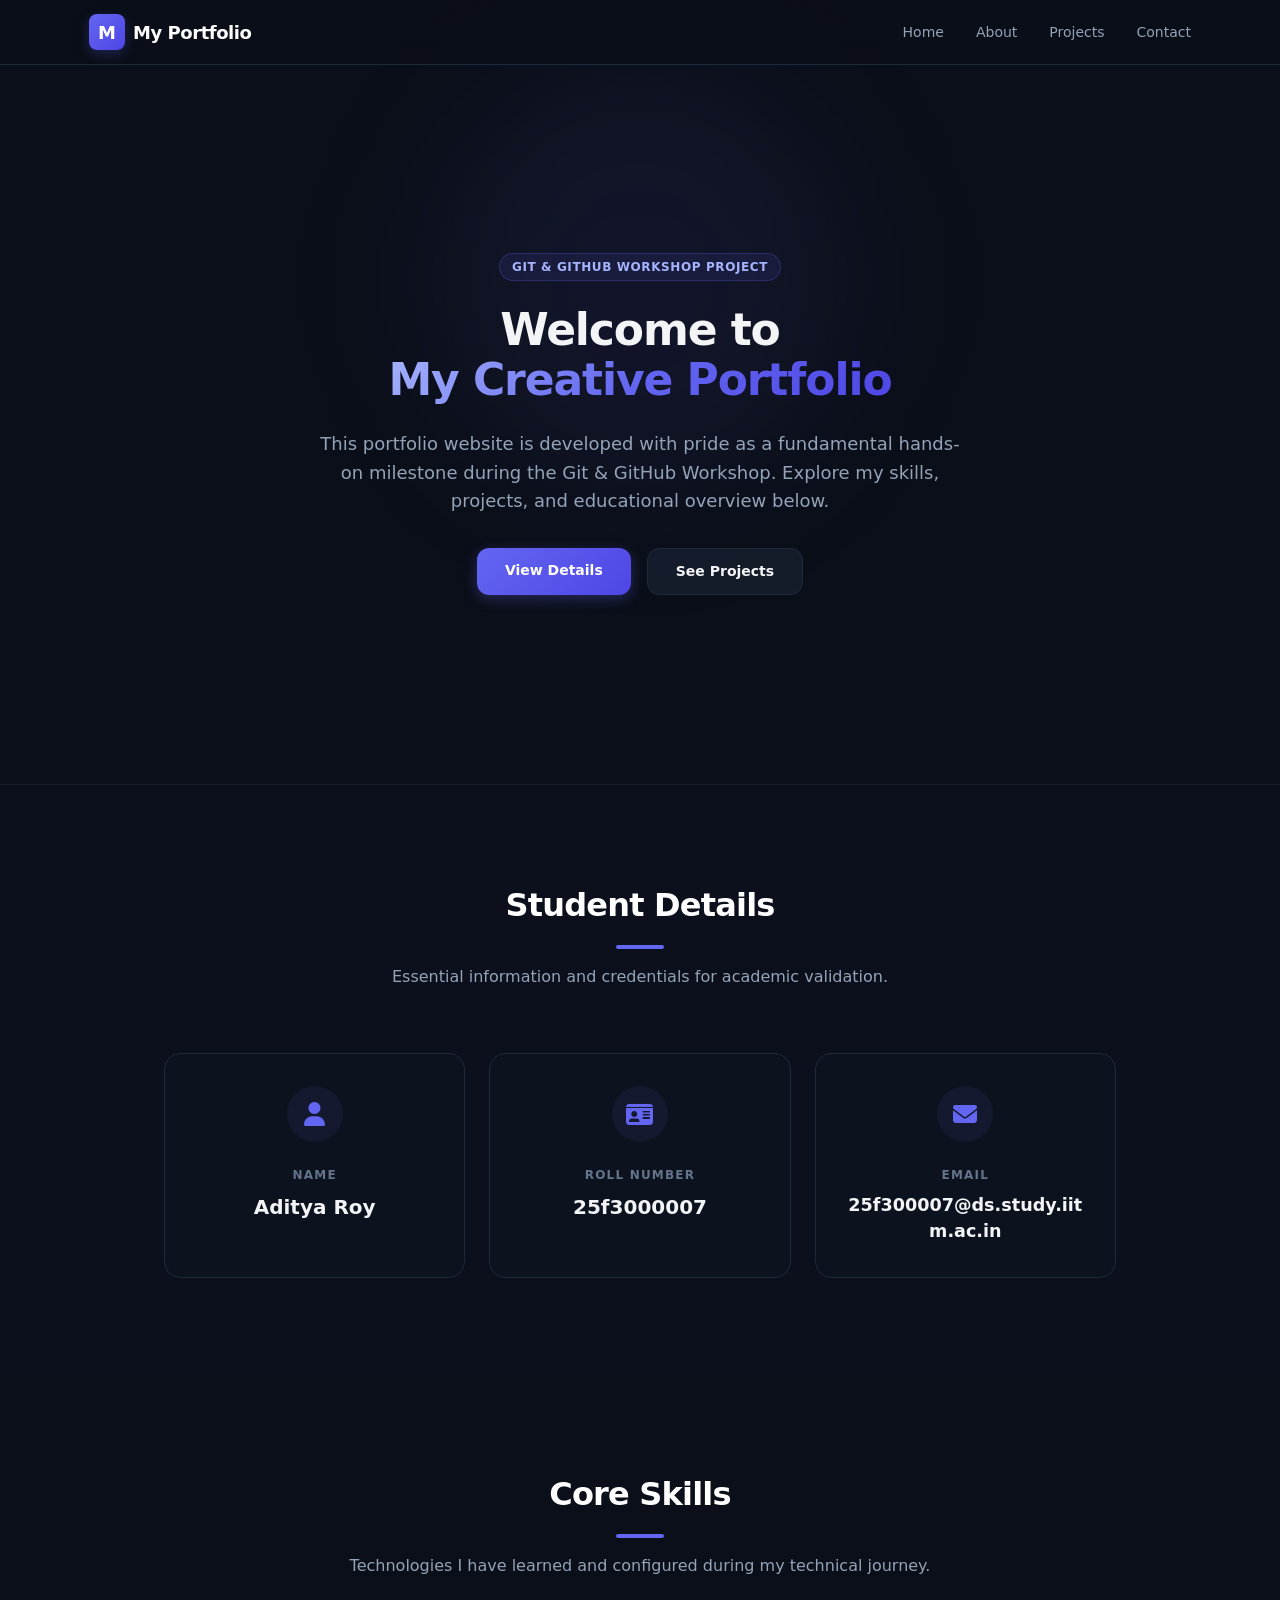
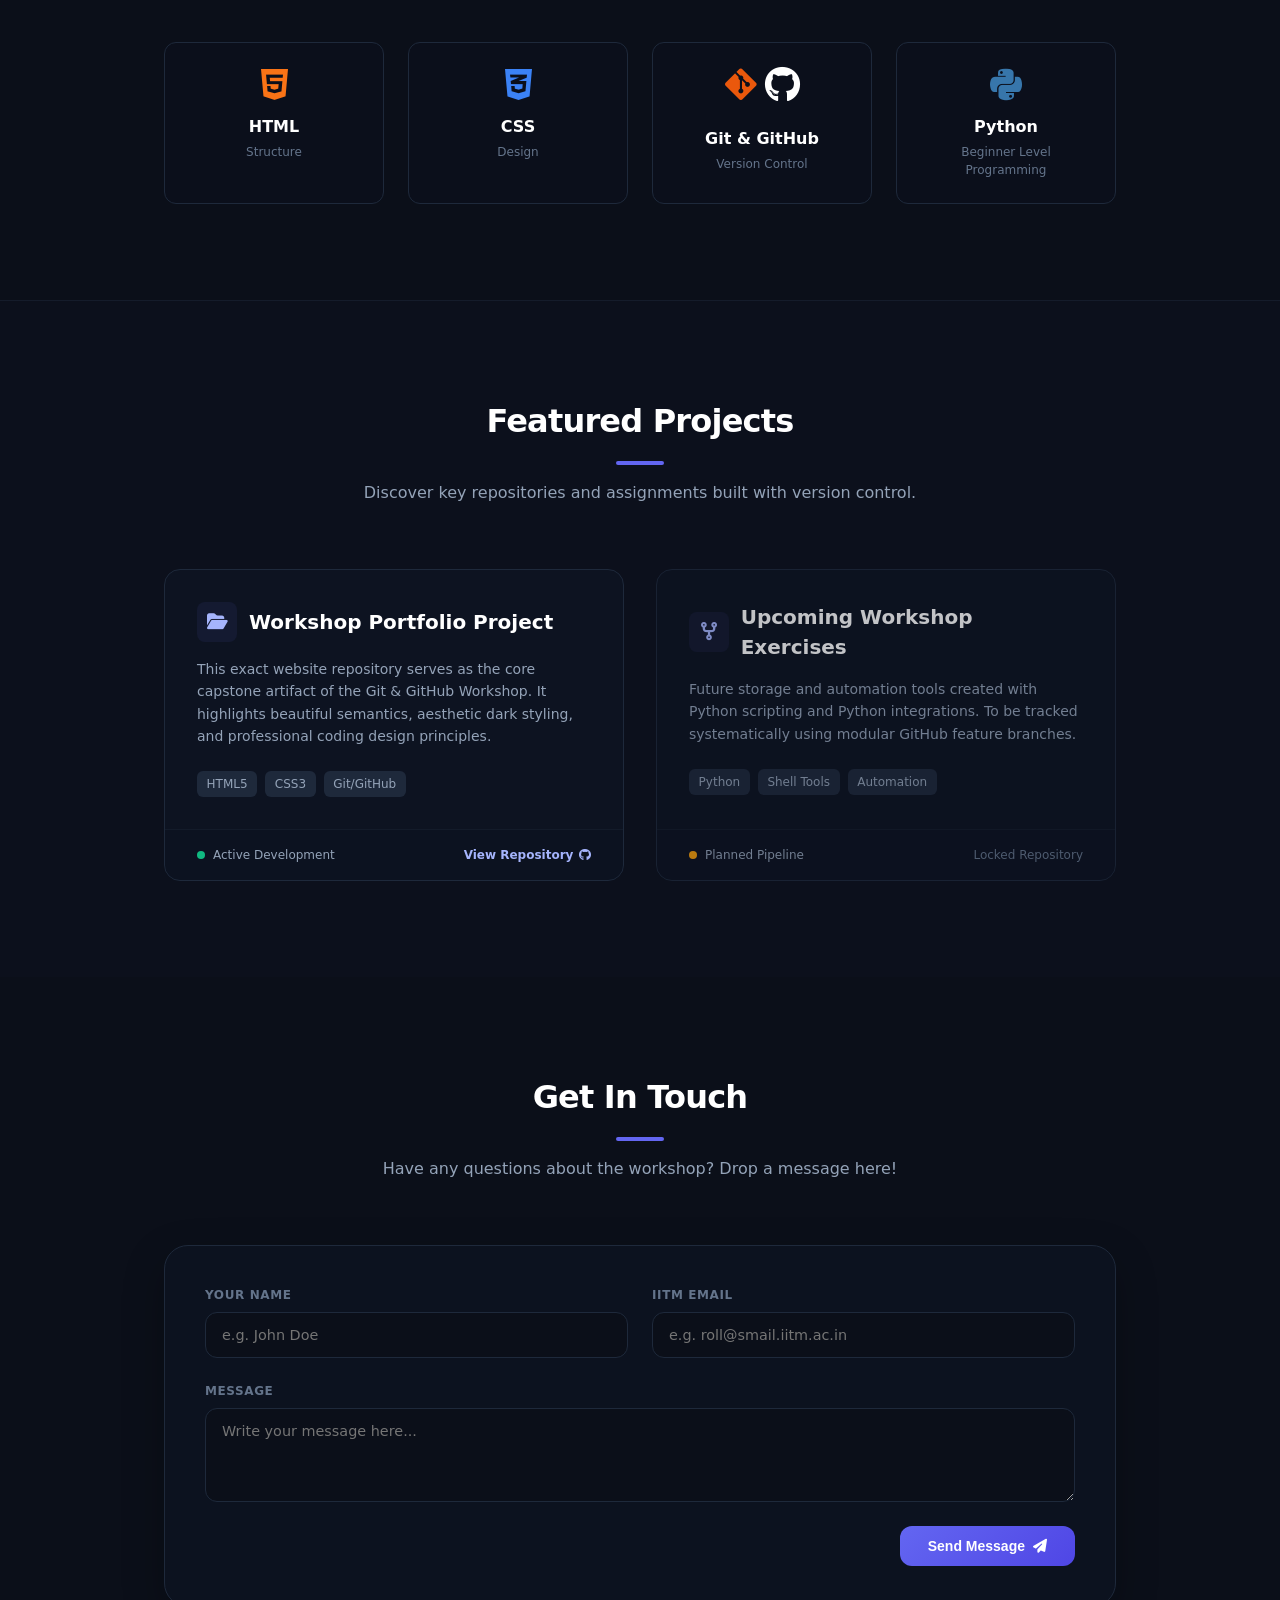
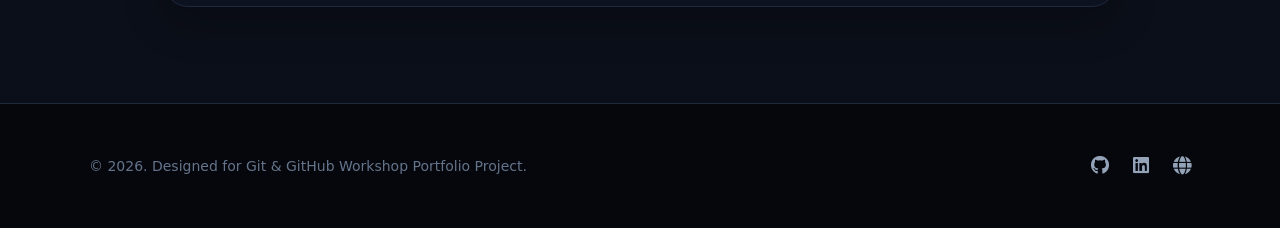
==== index.html @ 7eac0383 "added portfolio website index and style file" ====
<!DOCTYPE html>
<html lang="en">
<head>
    <meta charset="UTF-8">
    <meta name="viewport" content="width=device-width, initial-scale=1.0">
    <title>My Portfolio | Git & GitHub Workshop</title>
    <!-- Linking the custom CSS file as requested -->
    <link rel="stylesheet" href="style.css">
    <!-- FontAwesome Icons for visual flair -->
    <link rel="stylesheet" href="https://cdnjs.cloudflare.com/ajax/libs/font-awesome/6.4.0/css/all.min.css">
</head>
<body>

    <!-- Header / Navigation Bar -->
    <header class="navbar">
        <div class="nav-container">
            <!-- Brand Logo -->
            <a href="#home" class="logo-group">
                <div class="logo-box">M</div>
                <span class="logo-text">My Portfolio</span>
            </a>

            <!-- Desktop Menu -->
            <nav class="desktop-nav">
                <a href="#home" class="nav-link">Home</a>
                <a href="#about" class="nav-link">About</a>
                <a href="#projects" class="nav-link">Projects</a>
                <a href="#contact" class="nav-link">Contact</a>
            </nav>

            <!-- Mobile Menu Toggle Button -->
            <button id="menu-btn" class="menu-toggle" aria-label="Toggle Menu">
                <i class="fa-solid fa-bars" id="menu-icon"></i>
            </button>
        </div>

        <!-- Mobile Drawer Navigation -->
        <div id="mobile-menu" class="mobile-nav hidden">
            <a href="#home" class="mobile-nav-link">Home</a>
            <a href="#about" class="mobile-nav-link">About</a>
            <a href="#projects" class="mobile-nav-link">Projects</a>
            <a href="#contact" class="mobile-nav-link">Contact</a>
        </div>
    </header>

    <!-- Main Content -->
    <main class="main-content">

        <!-- Hero Section (Home) -->
        <section id="home" class="hero-section">
            <div class="glow-effect"></div>
            <div class="hero-container">
                <span class="badge">Git & GitHub Workshop Project</span>
                <h1 class="hero-title">
                    Welcome to <br class="mobile-break" />
                    <span class="gradient-text">My Creative Portfolio</span>
                </h1>
                <p class="hero-desc">
                    This portfolio website is developed with pride as a fundamental hands-on milestone during the Git & GitHub Workshop. Explore my skills, projects, and educational overview below.
                </p>
                <div class="hero-actions">
                    <a href="#about" class="btn btn-primary">View Details</a>
                    <a href="#projects" class="btn btn-secondary">See Projects</a>
                </div>
            </div>
        </section>

        <!-- Student Details Section (About) -->
        <section id="about" class="about-section">
            <div class="section-container">
                <div class="section-header">
                    <h2 class="section-title">Student Details</h2>
                    <div class="divider"></div>
                    <p class="section-desc">Essential information and credentials for academic validation.</p>
                </div>

                <div class="cards-grid">
                    <!-- Name Card -->
                    <div class="card">
                        <div class="card-icon">
                            <i class="fa-solid fa-user"></i>
                        </div>
                        <h3 class="card-label">Name</h3>
                        <p class="card-value">Aditya Roy</p>
                    </div>

                    <!-- Roll Number Card -->
                    <div class="card">
                        <div class="card-icon">
                            <i class="fa-solid fa-id-card"></i>
                        </div>
                        <h3 class="card-label">Roll Number</h3>
                        <p class="card-value">25f3000007</p>
                    </div>

                    <!-- Email Card -->
                    <div class="card">
                        <div class="card-icon">
                            <i class="fa-solid fa-envelope"></i>
                        </div>
                        <h3 class="card-label">Email</h3>
                        <p class="card-value email-value">25f300007@ds.study.iitm.ac.in</p>
                    </div>
                </div>
            </div>
        </section>

        <!-- Skills Section -->
        <section id="skills" class="skills-section">
            <div class="section-container">
                <div class="section-header">
                    <h2 class="section-title">Core Skills</h2>
                    <div class="divider"></div>
                    <p class="section-desc">Technologies I have learned and configured during my technical journey.</p>
                </div>

                <div class="skills-grid">
                    <div class="skill-pill">
                        <i class="fa-brands fa-html5 skill-icon HTML"></i>
                        <h4 class="skill-name">HTML</h4>
                        <span class="skill-tag">Structure</span>
                    </div>
                    <div class="skill-pill">
                        <i class="fa-brands fa-css3-alt skill-icon CSS"></i>
                        <h4 class="skill-name">CSS</h4>
                        <span class="skill-tag">Design</span>
                    </div>
                    <div class="skill-pill">
                        <div class="git-icons-group">
                            <i class="fa-brands fa-git-alt skill-icon Git"></i>
                            <i class="fa-brands fa-github skill-icon GitHub"></i>
                        </div>
                        <h4 class="skill-name">Git & GitHub</h4>
                        <span class="skill-tag">Version Control</span>
                    </div>
                    <div class="skill-pill">
                        <i class="fa-brands fa-python skill-icon Python"></i>
                        <h4 class="skill-name">Python</h4>
                        <span class="skill-tag">Beginner Level Programming</span>
                    </div>
                </div>
            </div>
        </section>

        <!-- Projects Section -->
        <section id="projects" class="projects-section">
            <div class="section-container">
                <div class="section-header">
                    <h2 class="section-title">Featured Projects</h2>
                    <div class="divider"></div>
                    <p class="section-desc">Discover key repositories and assignments built with version control.</p>
                </div>

                <div class="projects-grid">
                    <!-- Project Card -->
                    <div class="project-card">
                        <div class="project-body">
                            <div class="project-title-area">
                                <span class="project-icon">
                                    <i class="fa-solid fa-folder-open"></i>
                                </span>
                                <h3 class="project-title">Workshop Portfolio Project</h3>
                            </div>
                            <p class="project-desc">
                                This exact website repository serves as the core capstone artifact of the Git & GitHub Workshop. It highlights beautiful semantics, aesthetic dark styling, and professional coding design principles.
                            </p>
                            <div class="tags-group">
                                <span class="tag">HTML5</span>
                                <span class="tag">CSS3</span>
                                <span class="tag">Git/GitHub</span>
                            </div>
                        </div>
                        <div class="project-footer">
                            <span class="status-indicator">
                                <span class="dot active"></span> Active Development
                            </span>
                            <a href="https://github.com" target="_blank" rel="noopener noreferrer" class="repo-link">
                                View Repository <i class="fa-brands fa-github"></i>
                            </a>
                        </div>
                    </div>

                    <!-- Mock Future Project Card -->
                    <div class="project-card planned">
                        <div class="project-body">
                            <div class="project-title-area">
                                <span class="project-icon">
                                    <i class="fa-solid fa-code-fork"></i>
                                </span>
                                <h3 class="project-title">Upcoming Workshop Exercises</h3>
                            </div>
                            <p class="project-desc">
                                Future storage and automation tools created with Python scripting and Python integrations. To be tracked systematically using modular GitHub feature branches.
                            </p>
                            <div class="tags-group">
                                <span class="tag">Python</span>
                                <span class="tag">Shell Tools</span>
                                <span class="tag">Automation</span>
                            </div>
                        </div>
                        <div class="project-footer">
                            <span class="status-indicator">
                                <span class="dot planned-dot"></span> Planned Pipeline
                            </span>
                            <span class="repo-status">Locked Repository</span>
                        </div>
                    </div>
                </div>
            </div>
        </section>

        <!-- Contact Section -->
        <section id="contact" class="contact-section">
            <div class="section-container">
                <div class="section-header">
                    <h2 class="section-title">Get In Touch</h2>
                    <div class="divider"></div>
                    <p class="section-desc">Have any questions about the workshop? Drop a message here!</p>
                </div>

                <div class="contact-card">
                    <!-- Custom Alerts for Submission -->
                    <div id="alert-box" class="alert hidden"></div>

                    <form id="contact-form" onsubmit="handleContactSubmit(event)" class="contact-form">
                        <div class="form-row">
                            <div class="form-group">
                                <label for="form-name" class="form-label">Your Name</label>
                                <input type="text" id="form-name" required class="form-input" placeholder="e.g. John Doe">
                            </div>
                            <div class="form-group">
                                <label for="form-email" class="form-label">IITM Email</label>
                                <input type="email" id="form-email" required class="form-input" placeholder="e.g. roll@smail.iitm.ac.in">
                            </div>
                        </div>
                        <div class="form-group">
                            <label for="form-msg" class="form-label">Message</label>
                            <textarea id="form-msg" rows="4" required class="form-textarea" placeholder="Write your message here..."></textarea>
                        </div>
                        <div class="form-actions">
                            <button type="submit" class="btn btn-submit">
                                Send Message <i class="fa-solid fa-paper-plane"></i>
                            </button>
                        </div>
                    </form>
                </div>
            </div>
        </section>

    </main>

    <!-- Footer -->
    <footer class="footer">
        <div class="footer-container">
            <p class="copyright">&copy; 2026. Designed for Git & GitHub Workshop Portfolio Project.</p>
            <div class="social-links">
                <a href="https://github.com" target="_blank" rel="noopener noreferrer" class="social-icon" aria-label="GitHub"><i class="fa-brands fa-github"></i></a>
                <a href="https://linkedin.com" target="_blank" rel="noopener noreferrer" class="social-icon" aria-label="LinkedIn"><i class="fa-brands fa-linkedin"></i></a>
                <a href="https://google.com" target="_blank" rel="noopener noreferrer" class="social-icon" aria-label="Website"><i class="fa-solid fa-globe"></i></a>
            </div>
        </div>
    </footer>

    <!-- Interactive script logic -->
    <script>
        // Toggle Mobile Menu Open & Close
        const menuBtn = document.getElementById('menu-btn');
        const mobileMenu = document.getElementById('mobile-menu');
        const menuIcon = document.getElementById('menu-icon');

        menuBtn.addEventListener('click', () => {
            mobileMenu.classList.toggle('hidden');
            if (mobileMenu.classList.contains('hidden')) {
                menuIcon.className = 'fa-solid fa-bars';
            } else {
                menuIcon.className = 'fa-solid fa-xmark';
            }
        });

        // Close mobile drawer menu when link is clicked
        const navLinks = document.querySelectorAll('.mobile-nav-link');
        navLinks.forEach(link => {
            link.addEventListener('click', () => {
                mobileMenu.classList.add('hidden');
                menuIcon.className = 'fa-solid fa-bars';
            });
        });

        // Safe mock Form submission
        function handleContactSubmit(event) {
            event.preventDefault();
            const alertBox = document.getElementById('alert-box');
            const name = document.getElementById('form-name').value;

            // Make custom notification box visible
            alertBox.classList.remove('hidden');
            alertBox.innerHTML = `🌟 Thank you, <strong>${name}</strong>! Your message was submitted successfully to the local state system.`;
            
            // Auto reset form fields
            document.getElementById('contact-form').reset();

            // Clear after 6 seconds
            setTimeout(() => {
                alertBox.classList.add('hidden');
            }, 6000);
        }
    </script>
</body>
</html>
---- style.css ----
/* --- Root Variables & Base Styling --- */
:root {
    --bg-dark: #0b0f19;
    --bg-card: #0d1321;
    --border-color: #1e293b;
    --text-primary: #f3f4f6;
    --text-secondary: #94a3b8;
    --text-muted: #64748b;
    --brand-primary: #6366f1;
    --brand-dark: #4f46e5;
    --brand-glow: rgba(99, 102, 241, 0.15);
}

* {
    box-sizing: border-box;
    margin: 0;
    padding: 0;
}

html {
    scroll-behavior: smooth;
}

body {
    font-family: 'Inter', system-ui, -apple-system, sans-serif;
    background-color: var(--bg-dark);
    color: var(--text-primary);
    min-width: 100vh;
    display: flex;
    flex-direction: column;
    justify-content: space-between;
    overflow-x: hidden;
    line-height: 1.5;
}

/* --- Layout Utility Classes --- */
.hidden {
    display: none !important;
}

/* --- Header / Navigation Bar Styling --- */
.navbar {
    position: fixed;
    top: 0;
    left: 0;
    right: 0;
    z-index: 50;
    background-color: rgba(11, 15, 25, 0.85);
    backdrop-filter: blur(12px);
    -webkit-backdrop-filter: blur(12px);
    border-bottom: 1px solid var(--border-color);
}

.nav-container {
    max-width: 1150px;
    margin: 0 auto;
    padding: 0 1.5rem;
    height: 4rem;
    display: flex;
    align-items: center;
    justify-content: space-between;
}

.logo-group {
    display: flex;
    align-items: center;
    gap: 0.5rem;
    text-decoration: none;
    transition: transform 0.2s;
}

.logo-group:hover {
    transform: scale(1.02);
}

.logo-box {
    height: 2.25rem;
    width: 2.25rem;
    border-radius: 0.5rem;
    background: linear-gradient(135deg, var(--brand-primary), var(--brand-dark));
    display: flex;
    align-items: center;
    justify-content: center;
    color: #ffffff;
    font-weight: 700;
    font-size: 1.125rem;
    box-shadow: 0 4px 12px rgba(99, 102, 241, 0.25);
}

.logo-text {
    font-size: 1.125rem;
    font-weight: 700;
    color: #ffffff;
    letter-spacing: -0.025em;
}

.desktop-nav {
    display: flex;
    gap: 2rem;
}

.nav-link {
    text-decoration: none;
    font-size: 0.875rem;
    font-weight: 500;
    color: var(--text-secondary);
    transition: color 0.2s;
}

.nav-link:hover {
    color: #ffffff;
}

.menu-toggle {
    display: none;
    background: none;
    border: none;
    color: var(--text-secondary);
    font-size: 1.25rem;
    cursor: pointer;
    padding: 0.5rem;
    border-radius: 0.375rem;
    transition: background-color 0.2s, color 0.2s;
}

.menu-toggle:hover {
    background-color: var(--border-color);
    color: #ffffff;
}

/* Mobile Nav Dropdown */
.mobile-nav {
    background-color: #0d1321;
    border-bottom: 1px solid var(--border-color);
    padding: 1rem 1.5rem;
    display: flex;
    flex-direction: column;
    gap: 0.75rem;
}

.mobile-nav-link {
    text-decoration: none;
    font-size: 0.95rem;
    font-weight: 500;
    color: var(--text-secondary);
    padding: 0.5rem 0.75rem;
    border-radius: 0.5rem;
    transition: background-color 0.2s, color 0.2s;
}

.mobile-nav-link:hover {
    background-color: var(--border-color);
    color: #ffffff;
}

/* --- Main Sections Setup --- */
.main-content {
    flex-grow: 1;
    padding-top: 4rem;
}

.section-container {
    max-width: 1000px;
    margin: 0 auto;
    padding: 0 1.5rem;
}

.section-header {
    text-align: center;
    max-width: 600px;
    margin: 0 auto 4rem auto;
}

.section-title {
    font-size: 2rem;
    font-weight: 700;
    letter-spacing: -0.025em;
    color: #ffffff;
    margin-bottom: 1rem;
}

.divider {
    height: 4px;
    width: 3rem;
    background-color: var(--brand-primary);
    border-radius: 2px;
    margin: 0 auto;
}

.section-desc {
    margin-top: 1rem;
    color: var(--text-secondary);
    font-size: 1rem;
}

/* --- Hero Section (Home) --- */
.hero-section {
    position: relative;
    min-height: 80vh;
    display: flex;
    align-items: center;
    justify-content: center;
    padding: 3rem 1.5rem;
}

.glow-effect {
    position: absolute;
    top: 30%;
    left: 50%;
    transform: translate(-50%, -50%);
    width: 400px;
    height: 400px;
    background-color: rgba(99, 102, 241, 0.08);
    border-radius: 50%;
    filter: blur(80px);
    pointer-events: none;
}

.hero-container {
    max-width: 800px;
    text-align: center;
    z-index: 10;
}

.badge {
    display: inline-block;
    padding: 0.25rem 0.75rem;
    border-radius: 9999px;
    font-size: 0.75rem;
    font-weight: 600;
    background-color: rgba(99, 102, 241, 0.1);
    color: #a5b4fc;
    border: 1px solid rgba(99, 102, 241, 0.25);
    margin-bottom: 1.5rem;
    text-transform: uppercase;
    letter-spacing: 0.05em;
}

.hero-title {
    font-size: 2.75rem;
    font-weight: 800;
    line-height: 1.15;
    letter-spacing: -0.025em;
    margin-bottom: 1.5rem;
}

.gradient-text {
    background: linear-gradient(135deg, #a5b4fc 0%, #6366f1 50%, #4f46e5 100%);
    background-clip: text;
    -webkit-background-clip: text;
    -webkit-text-fill-color: transparent;
}

.hero-desc {
    font-size: 1.125rem;
    color: var(--text-secondary);
    max-width: 650px;
    margin: 0 auto 2rem auto;
    line-height: 1.6;
}

.hero-actions {
    display: flex;
    justify-content: center;
    gap: 1rem;
}

/* --- Buttons --- */
.btn {
    display: inline-block;
    padding: 0.75rem 1.75rem;
    border-radius: 0.75rem;
    font-size: 0.875rem;
    font-weight: 600;
    text-decoration: none;
    cursor: pointer;
    transition: all 0.25s ease;
}

.btn-primary {
    background: linear-gradient(135deg, var(--brand-primary), var(--brand-dark));
    color: #ffffff;
    box-shadow: 0 4px 14px rgba(99, 102, 241, 0.3);
}

.btn-primary:hover {
    transform: translateY(-2px);
    box-shadow: 0 6px 20px rgba(99, 102, 241, 0.4);
}

.btn-secondary {
    background-color: rgba(30, 41, 59, 0.5);
    border: 1px solid var(--border-color);
    color: var(--text-primary);
}

.btn-secondary:hover {
    background-color: rgba(30, 41, 59, 0.8);
    border-color: var(--text-muted);
}

/* --- Student Details (About Cards) --- */
.about-section {
    padding: 6rem 0;
    background-color: rgba(13, 19, 33, 0.4);
    border-top: 1px solid rgba(30, 41, 59, 0.5);
}

.cards-grid {
    display: grid;
    grid-template-columns: repeat(3, 1fr);
    gap: 1.5rem;
}

.card {
    background-color: rgba(13, 19, 33, 0.7);
    border: 1px solid var(--border-color);
    border-radius: 1rem;
    padding: 2rem 1.5rem;
    text-align: center;
    transition: transform 0.3s, border-color 0.3s;
}

.card:hover {
    transform: translateY(-4px);
    border-color: var(--brand-primary);
}

.card-icon {
    height: 3.5rem;
    width: 3.5rem;
    border-radius: 50%;
    background-color: rgba(99, 102, 241, 0.08);
    color: var(--brand-primary);
    display: flex;
    align-items: center;
    justify-content: center;
    font-size: 1.5rem;
    margin: 0 auto 1.5rem auto;
    transition: background-color 0.3s, color 0.3s;
}

.card:hover .card-icon {
    background-color: var(--brand-primary);
    color: #ffffff;
}

.card-label {
    font-size: 0.75rem;
    font-weight: 600;
    color: var(--text-muted);
    text-transform: uppercase;
    letter-spacing: 0.1em;
    margin-bottom: 0.5rem;
}

.card-value {
    font-size: 1.25rem;
    font-weight: 700;
    color: var(--text-primary);
}

.email-value {
    font-size: 1.1rem;
    word-break: break-all;
}

/* --- Skills Section --- */
.skills-section {
    padding: 6rem 0;
}

.skills-grid {
    display: grid;
    grid-template-columns: repeat(4, 1fr);
    gap: 1.5rem;
}

.skill-pill {
    background-color: rgba(13, 19, 33, 0.3);
    border: 1px solid var(--border-color);
    border-radius: 0.75rem;
    padding: 1.5rem;
    display: flex;
    flex-direction: column;
    align-items: center;
    text-align: center;
    transition: background-color 0.3s, border-color 0.3s;
}

.skill-pill:hover {
    background-color: rgba(13, 19, 33, 0.7);
    border-color: var(--text-muted);
}

.skill-icon {
    font-size: 2.25rem;
    margin-bottom: 0.75rem;
}

.git-icons-group {
    display: flex;
    gap: 0.5rem;
    margin-bottom: 0.75rem;
}

.HTML { color: #f97316; }
.CSS { color: #3b82f6; }
.Git { color: #ea580c; }
.GitHub { color: #ffffff; }
.Python { color: #3776ab; }

.skill-name {
    font-size: 1rem;
    font-weight: 600;
    color: #ffffff;
}

.skill-tag {
    font-size: 0.75rem;
    color: var(--text-muted);
    margin-top: 0.25rem;
}

/* --- Projects Section --- */
.projects-section {
    padding: 6rem 0;
    background-color: rgba(13, 19, 33, 0.4);
    border-top: 1px solid rgba(30, 41, 59, 0.5);
}

.projects-grid {
    display: grid;
    grid-template-columns: repeat(2, 1fr);
    gap: 2rem;
}

.project-card {
    background-color: var(--bg-card);
    border: 1px solid var(--border-color);
    border-radius: 1rem;
    display: flex;
    flex-direction: column;
    justify-content: space-between;
    overflow: hidden;
    transition: transform 0.3s, border-color 0.3s, box-shadow 0.3s;
}

.project-card:hover {
    border-color: rgba(99, 102, 241, 0.4);
    box-shadow: 0 10px 30px rgba(99, 102, 241, 0.05);
}

.project-body {
    padding: 2rem;
}

.project-title-area {
    display: flex;
    align-items: center;
    gap: 0.75rem;
    margin-bottom: 1rem;
}

.project-icon {
    height: 2.5rem;
    width: 2.5rem;
    border-radius: 0.5rem;
    background-color: rgba(99, 102, 241, 0.08);
    color: #a5b4fc;
    display: flex;
    align-items: center;
    justify-content: center;
    font-size: 1.15rem;
}

.project-title {
    font-size: 1.25rem;
    font-weight: 700;
    color: #ffffff;
    transition: color 0.2s;
}

.project-card:hover .project-title {
    color: var(--brand-primary);
}

.project-desc {
    font-size: 0.875rem;
    color: var(--text-secondary);
    line-height: 1.6;
    margin-bottom: 1.5rem;
}

.tags-group {
    display: flex;
    flex-wrap: wrap;
    gap: 0.5rem;
}

.tag {
    font-size: 0.75rem;
    background-color: #1e293b;
    color: var(--text-secondary);
    padding: 0.25rem 0.6rem;
    border-radius: 0.375rem;
}

.project-footer {
    border-top: 1px solid rgba(30, 41, 59, 0.4);
    padding: 1rem 2rem;
    background-color: rgba(13, 19, 33, 0.2);
    display: flex;
    align-items: center;
    justify-content: space-between;
}

.status-indicator {
    font-size: 0.75rem;
    color: var(--text-secondary);
    display: flex;
    align-items: center;
    gap: 0.5rem;
}

.dot {
    height: 0.5rem;
    width: 0.5rem;
    border-radius: 50%;
}

.dot.active { background-color: #10b981; }
.dot.planned-dot { background-color: #f59e0b; }

.repo-link {
    font-size: 0.75rem;
    font-weight: 600;
    color: #a5b4fc;
    text-decoration: none;
    display: flex;
    align-items: center;
    gap: 0.35rem;
    transition: color 0.2s;
}

.repo-link:hover {
    color: #ffffff;
}

.repo-status {
    font-size: 0.75rem;
    color: var(--text-muted);
}

.planned {
    opacity: 0.75;
}

.planned:hover {
    opacity: 1;
}

/* --- Contact Form Styling --- */
.contact-section {
    padding: 6rem 0;
}

.contact-card {
    background-color: rgba(13, 19, 33, 0.8);
    border: 1px solid var(--border-color);
    padding: 2.5rem;
    border-radius: 1.5rem;
    box-shadow: 0 15px 40px rgba(0, 0, 0, 0.25);
}

.alert {
    padding: 1rem 1.25rem;
    border-radius: 0.75rem;
    font-size: 0.875rem;
    font-weight: 500;
    margin-bottom: 1.5rem;
    background-color: rgba(16, 185, 129, 0.08);
    color: #34d399;
    border: 1px solid rgba(16, 185, 129, 0.15);
}

.contact-form {
    display: flex;
    flex-direction: column;
    gap: 1.5rem;
}

.form-row {
    display: grid;
    grid-template-columns: repeat(2, 1fr);
    gap: 1.5rem;
}

.form-group {
    display: flex;
    flex-direction: column;
    gap: 0.5rem;
}

.form-label {
    font-size: 0.75rem;
    font-weight: 600;
    color: var(--text-muted);
    text-transform: uppercase;
    letter-spacing: 0.05em;
}

.form-input, .form-textarea {
    background-color: #0b0f19;
    border: 1px solid var(--border-color);
    border-radius: 0.75rem;
    padding: 0.875rem 1rem;
    color: #ffffff;
    font-family: inherit;
    font-size: 0.9rem;
    transition: border-color 0.2s;
}

.form-input:focus, .form-textarea:focus {
    outline: none;
    border-color: var(--brand-primary);
}

.form-actions {
    text-align: right;
}

.btn-submit {
    background: linear-gradient(135deg, var(--brand-primary), var(--brand-dark));
    color: #ffffff;
    border: none;
    display: inline-flex;
    align-items: center;
    gap: 0.5rem;
}

.btn-submit:hover {
    transform: translateY(-2px);
    box-shadow: 0 4px 15px rgba(99, 102, 241, 0.2);
}

/* --- Footer --- */
.footer {
    background-color: #05070c;
    border-top: 1px solid var(--border-color);
    padding: 3rem 0;
}

.footer-container {
    max-width: 1150px;
    margin: 0 auto;
    padding: 0 1.5rem;
    display: flex;
    justify-content: space-between;
    align-items: center;
}

.copyright {
    font-size: 0.875rem;
    color: var(--text-muted);
}

.social-links {
    display: flex;
    gap: 1.5rem;
}

.social-icon {
    color: var(--text-secondary);
    font-size: 1.15rem;
    transition: color 0.2s;
    text-decoration: none;
}

.social-icon:hover {
    color: #ffffff;
}

/* --- Media Queries (Mobile responsiveness) --- */
@media (max-width: 768px) {
    .desktop-nav {
        display: none;
    }

    .menu-toggle {
        display: block;
    }

    .mobile-break {
        display: block;
    }

    .hero-title {
        font-size: 2rem;
    }

    .hero-desc {
        font-size: 1rem;
    }

    .cards-grid {
        grid-template-columns: 1fr;
    }

    .skills-grid {
        grid-template-columns: repeat(2, 1fr);
    }

    .projects-grid {
        grid-template-columns: 1fr;
    }

    .form-row {
        grid-template-columns: 1fr;
    }

    .footer-container {
        flex-direction: column;
        gap: 1.5rem;
        text-align: center;
    }
}
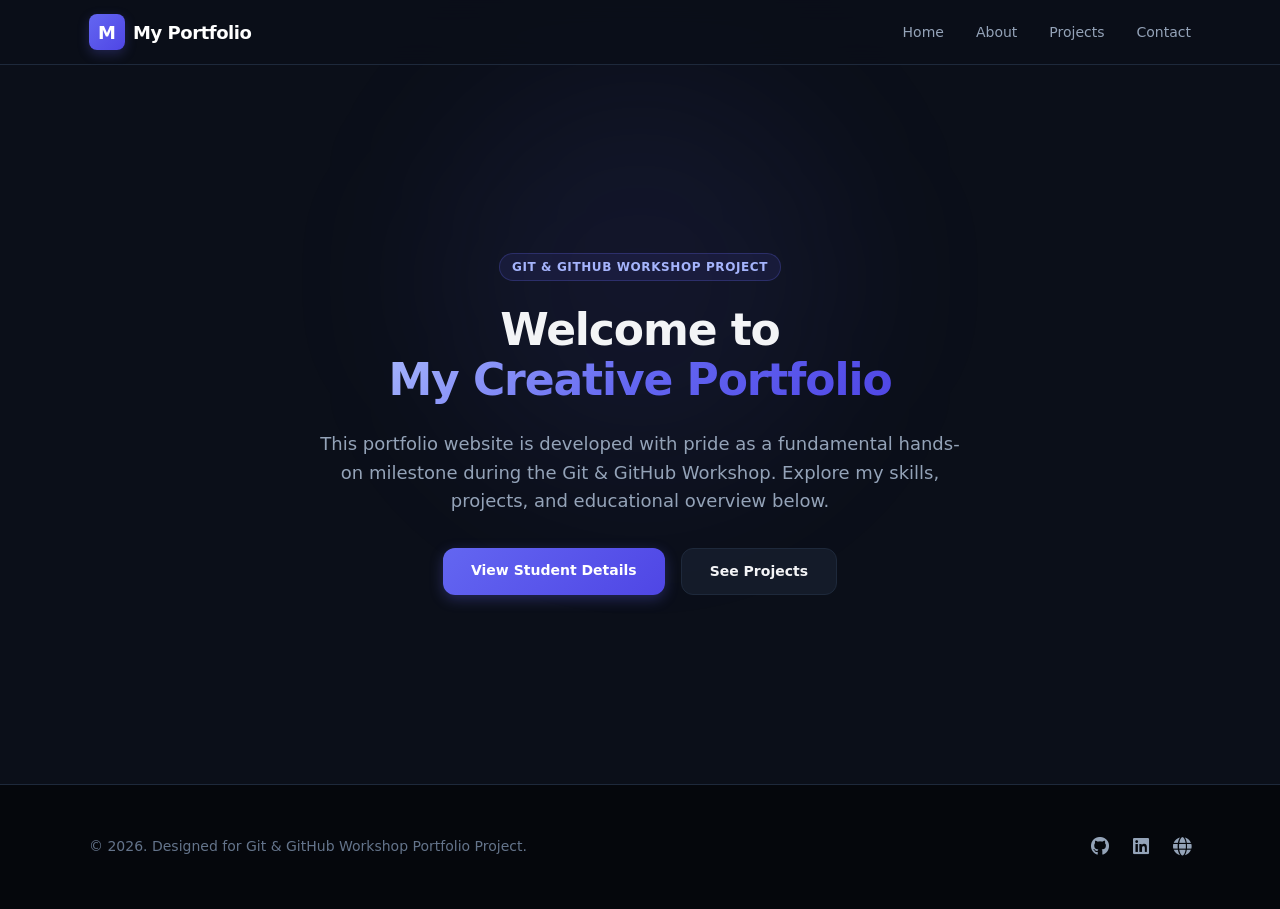
==== commit 4322e178: "Updated the home page for about, and etc." ====
--- a/index.html
+++ b/index.html
@@ -3,8 +3,8 @@
 <head>
     <meta charset="UTF-8">
     <meta name="viewport" content="width=device-width, initial-scale=1.0">
-    <title>My Portfolio | Git & GitHub Workshop</title>
-    <!-- Linking the custom CSS file as requested -->
+    <title>Home | My Portfolio</title>
+    <!-- Linking the custom CSS file -->
     <link rel="stylesheet" href="style.css">
     <!-- FontAwesome Icons for visual flair -->
     <link rel="stylesheet" href="https://cdnjs.cloudflare.com/ajax/libs/font-awesome/6.4.0/css/all.min.css">
@@ -15,17 +15,17 @@
     <header class="navbar">
         <div class="nav-container">
             <!-- Brand Logo -->
-            <a href="#home" class="logo-group">
+            <a href="index.html" class="logo-group">
                 <div class="logo-box">M</div>
                 <span class="logo-text">My Portfolio</span>
             </a>
 
             <!-- Desktop Menu -->
             <nav class="desktop-nav">
-                <a href="#home" class="nav-link">Home</a>
-                <a href="#about" class="nav-link">About</a>
-                <a href="#projects" class="nav-link">Projects</a>
-                <a href="#contact" class="nav-link">Contact</a>
+                <a href="index.html" class="nav-link active-link">Home</a>
+                <a href="about.html" class="nav-link">About</a>
+                <a href="projects.html" class="nav-link">Projects</a>
+                <a href="contact.html" class="nav-link">Contact</a>
             </nav>
 
             <!-- Mobile Menu Toggle Button -->
@@ -36,10 +36,10 @@
 
         <!-- Mobile Drawer Navigation -->
         <div id="mobile-menu" class="mobile-nav hidden">
-            <a href="#home" class="mobile-nav-link">Home</a>
-            <a href="#about" class="mobile-nav-link">About</a>
-            <a href="#projects" class="mobile-nav-link">Projects</a>
-            <a href="#contact" class="mobile-nav-link">Contact</a>
+            <a href="index.html" class="mobile-nav-link">Home</a>
+            <a href="about.html" class="mobile-nav-link">About</a>
+            <a href="projects.html" class="mobile-nav-link">Projects</a>
+            <a href="contact.html" class="mobile-nav-link">Contact</a>
         </div>
     </header>
 
@@ -59,190 +59,8 @@
                     This portfolio website is developed with pride as a fundamental hands-on milestone during the Git & GitHub Workshop. Explore my skills, projects, and educational overview below.
                 </p>
                 <div class="hero-actions">
-                    <a href="#about" class="btn btn-primary">View Details</a>
-                    <a href="#projects" class="btn btn-secondary">See Projects</a>
-                </div>
-            </div>
-        </section>
-
-        <!-- Student Details Section (About) -->
-        <section id="about" class="about-section">
-            <div class="section-container">
-                <div class="section-header">
-                    <h2 class="section-title">Student Details</h2>
-                    <div class="divider"></div>
-                    <p class="section-desc">Essential information and credentials for academic validation.</p>
-                </div>
-
-                <div class="cards-grid">
-                    <!-- Name Card -->
-                    <div class="card">
-                        <div class="card-icon">
-                            <i class="fa-solid fa-user"></i>
-                        </div>
-                        <h3 class="card-label">Name</h3>
-                        <p class="card-value">Aditya Roy</p>
-                    </div>
-
-                    <!-- Roll Number Card -->
-                    <div class="card">
-                        <div class="card-icon">
-                            <i class="fa-solid fa-id-card"></i>
-                        </div>
-                        <h3 class="card-label">Roll Number</h3>
-                        <p class="card-value">25f3000007</p>
-                    </div>
-
-                    <!-- Email Card -->
-                    <div class="card">
-                        <div class="card-icon">
-                            <i class="fa-solid fa-envelope"></i>
-                        </div>
-                        <h3 class="card-label">Email</h3>
-                        <p class="card-value email-value">25f300007@ds.study.iitm.ac.in</p>
-                    </div>
-                </div>
-            </div>
-        </section>
-
-        <!-- Skills Section -->
-        <section id="skills" class="skills-section">
-            <div class="section-container">
-                <div class="section-header">
-                    <h2 class="section-title">Core Skills</h2>
-                    <div class="divider"></div>
-                    <p class="section-desc">Technologies I have learned and configured during my technical journey.</p>
-                </div>
-
-                <div class="skills-grid">
-                    <div class="skill-pill">
-                        <i class="fa-brands fa-html5 skill-icon HTML"></i>
-                        <h4 class="skill-name">HTML</h4>
-                        <span class="skill-tag">Structure</span>
-                    </div>
-                    <div class="skill-pill">
-                        <i class="fa-brands fa-css3-alt skill-icon CSS"></i>
-                        <h4 class="skill-name">CSS</h4>
-                        <span class="skill-tag">Design</span>
-                    </div>
-                    <div class="skill-pill">
-                        <div class="git-icons-group">
-                            <i class="fa-brands fa-git-alt skill-icon Git"></i>
-                            <i class="fa-brands fa-github skill-icon GitHub"></i>
-                        </div>
-                        <h4 class="skill-name">Git & GitHub</h4>
-                        <span class="skill-tag">Version Control</span>
-                    </div>
-                    <div class="skill-pill">
-                        <i class="fa-brands fa-python skill-icon Python"></i>
-                        <h4 class="skill-name">Python</h4>
-                        <span class="skill-tag">Beginner Level Programming</span>
-                    </div>
-                </div>
-            </div>
-        </section>
-
-        <!-- Projects Section -->
-        <section id="projects" class="projects-section">
-            <div class="section-container">
-                <div class="section-header">
-                    <h2 class="section-title">Featured Projects</h2>
-                    <div class="divider"></div>
-                    <p class="section-desc">Discover key repositories and assignments built with version control.</p>
-                </div>
-
-                <div class="projects-grid">
-                    <!-- Project Card -->
-                    <div class="project-card">
-                        <div class="project-body">
-                            <div class="project-title-area">
-                                <span class="project-icon">
-                                    <i class="fa-solid fa-folder-open"></i>
-                                </span>
-                                <h3 class="project-title">Workshop Portfolio Project</h3>
-                            </div>
-                            <p class="project-desc">
-                                This exact website repository serves as the core capstone artifact of the Git & GitHub Workshop. It highlights beautiful semantics, aesthetic dark styling, and professional coding design principles.
-                            </p>
-                            <div class="tags-group">
-                                <span class="tag">HTML5</span>
-                                <span class="tag">CSS3</span>
-                                <span class="tag">Git/GitHub</span>
-                            </div>
-                        </div>
-                        <div class="project-footer">
-                            <span class="status-indicator">
-                                <span class="dot active"></span> Active Development
-                            </span>
-                            <a href="https://github.com" target="_blank" rel="noopener noreferrer" class="repo-link">
-                                View Repository <i class="fa-brands fa-github"></i>
-                            </a>
-                        </div>
-                    </div>
-
-                    <!-- Mock Future Project Card -->
-                    <div class="project-card planned">
-                        <div class="project-body">
-                            <div class="project-title-area">
-                                <span class="project-icon">
-                                    <i class="fa-solid fa-code-fork"></i>
-                                </span>
-                                <h3 class="project-title">Upcoming Workshop Exercises</h3>
-                            </div>
-                            <p class="project-desc">
-                                Future storage and automation tools created with Python scripting and Python integrations. To be tracked systematically using modular GitHub feature branches.
-                            </p>
-                            <div class="tags-group">
-                                <span class="tag">Python</span>
-                                <span class="tag">Shell Tools</span>
-                                <span class="tag">Automation</span>
-                            </div>
-                        </div>
-                        <div class="project-footer">
-                            <span class="status-indicator">
-                                <span class="dot planned-dot"></span> Planned Pipeline
-                            </span>
-                            <span class="repo-status">Locked Repository</span>
-                        </div>
-                    </div>
-                </div>
-            </div>
-        </section>
-
-        <!-- Contact Section -->
-        <section id="contact" class="contact-section">
-            <div class="section-container">
-                <div class="section-header">
-                    <h2 class="section-title">Get In Touch</h2>
-                    <div class="divider"></div>
-                    <p class="section-desc">Have any questions about the workshop? Drop a message here!</p>
-                </div>
-
-                <div class="contact-card">
-                    <!-- Custom Alerts for Submission -->
-                    <div id="alert-box" class="alert hidden"></div>
-
-                    <form id="contact-form" onsubmit="handleContactSubmit(event)" class="contact-form">
-                        <div class="form-row">
-                            <div class="form-group">
-                                <label for="form-name" class="form-label">Your Name</label>
-                                <input type="text" id="form-name" required class="form-input" placeholder="e.g. John Doe">
-                            </div>
-                            <div class="form-group">
-                                <label for="form-email" class="form-label">IITM Email</label>
-                                <input type="email" id="form-email" required class="form-input" placeholder="e.g. roll@smail.iitm.ac.in">
-                            </div>
-                        </div>
-                        <div class="form-group">
-                            <label for="form-msg" class="form-label">Message</label>
-                            <textarea id="form-msg" rows="4" required class="form-textarea" placeholder="Write your message here..."></textarea>
-                        </div>
-                        <div class="form-actions">
-                            <button type="submit" class="btn btn-submit">
-                                Send Message <i class="fa-solid fa-paper-plane"></i>
-                            </button>
-                        </div>
-                    </form>
+                    <a href="about.html" class="btn btn-primary">View Student Details</a>
+                    <a href="projects.html" class="btn btn-secondary">See Projects</a>
                 </div>
             </div>
         </section>
@@ -276,34 +94,6 @@
                 menuIcon.className = 'fa-solid fa-xmark';
             }
         });
-
-        // Close mobile drawer menu when link is clicked
-        const navLinks = document.querySelectorAll('.mobile-nav-link');
-        navLinks.forEach(link => {
-            link.addEventListener('click', () => {
-                mobileMenu.classList.add('hidden');
-                menuIcon.className = 'fa-solid fa-bars';
-            });
-        });
-
-        // Safe mock Form submission
-        function handleContactSubmit(event) {
-            event.preventDefault();
-            const alertBox = document.getElementById('alert-box');
-            const name = document.getElementById('form-name').value;
-
-            // Make custom notification box visible
-            alertBox.classList.remove('hidden');
-            alertBox.innerHTML = `🌟 Thank you, <strong>${name}</strong>! Your message was submitted successfully to the local state system.`;
-            
-            // Auto reset form fields
-            document.getElementById('contact-form').reset();
-
-            // Clear after 6 seconds
-            setTimeout(() => {
-                alertBox.classList.add('hidden');
-            }, 6000);
-        }
     </script>
 </body>
 </html>
